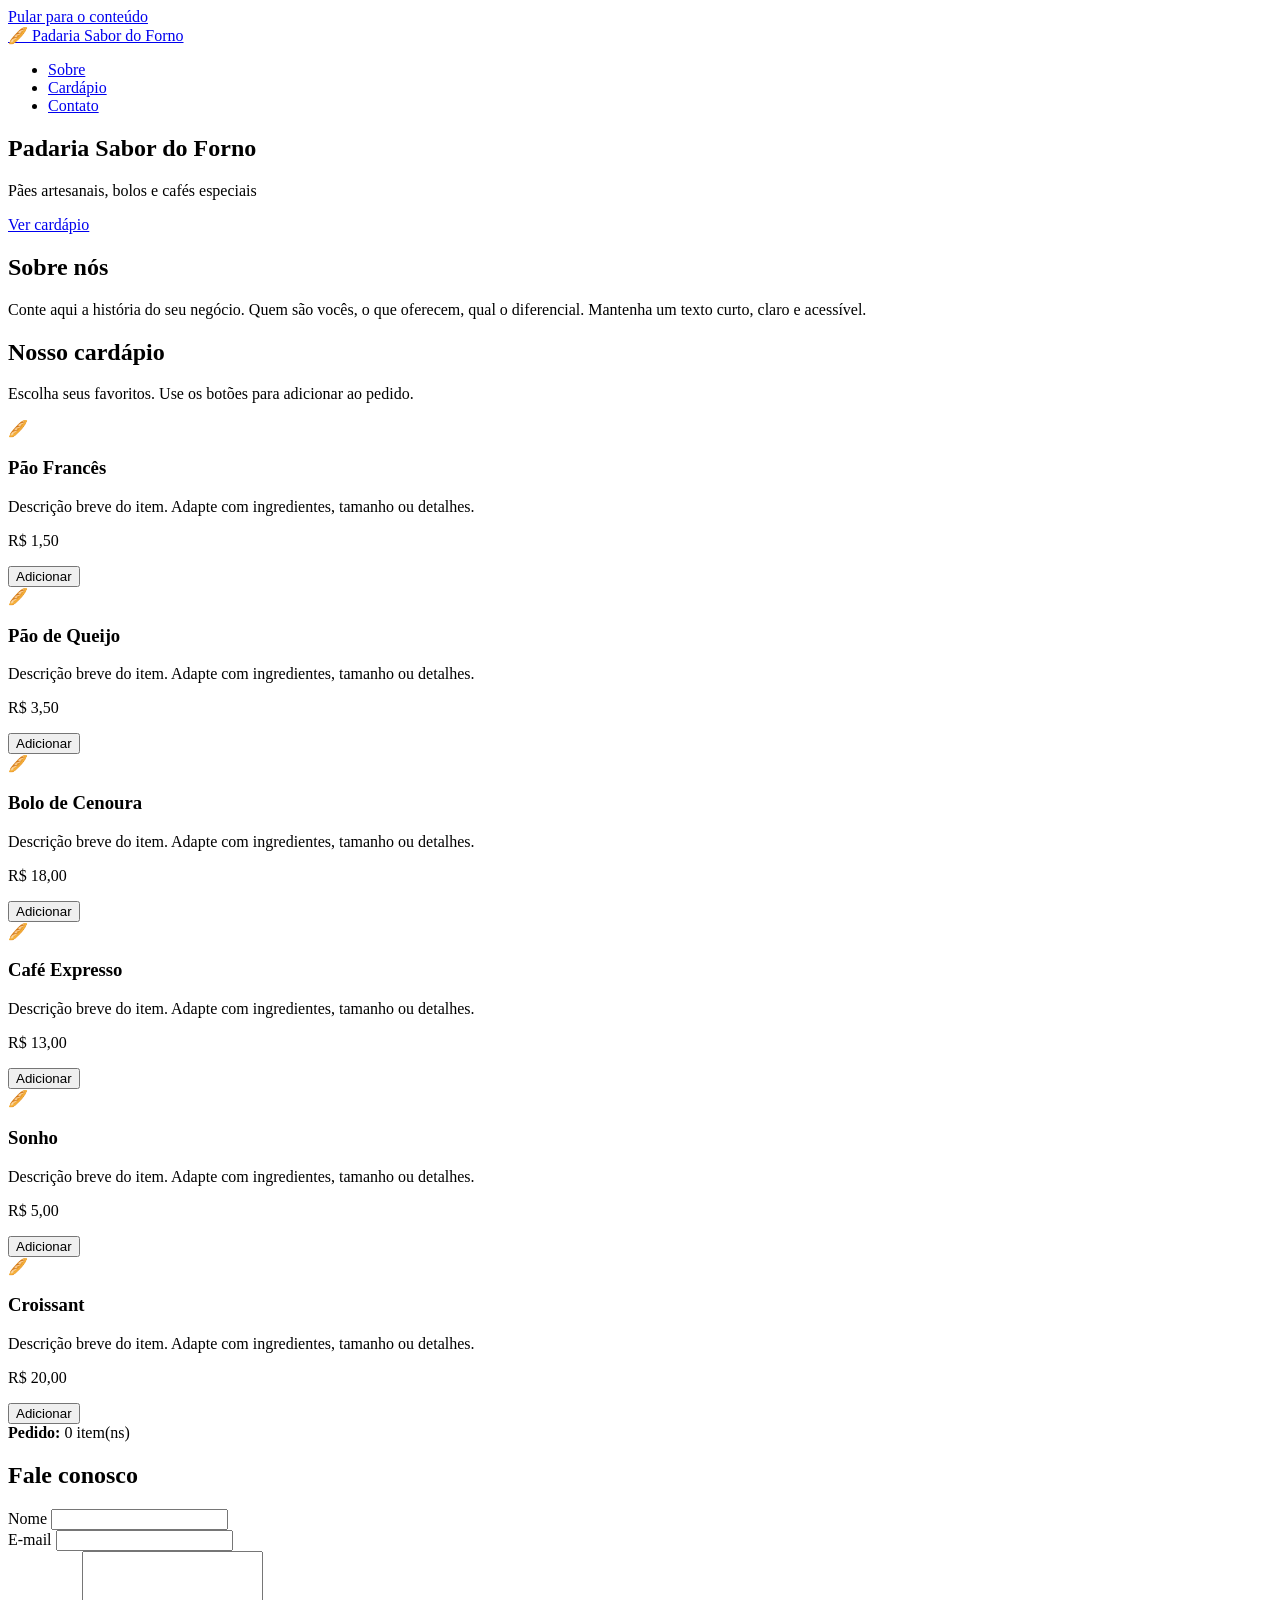
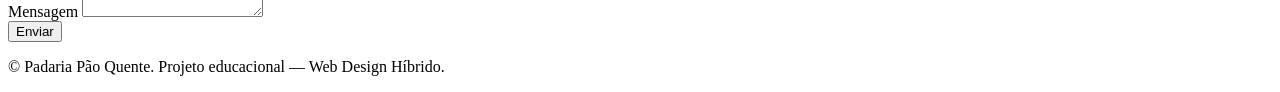
==== starter-padaria/index.html @ 08b2274c "Mudei o nome da padaria e coloquei os preços" ====
<!DOCTYPE html>
<html lang="pt-BR">
<head>
  <meta charset="UTF-8" />
  <meta name="viewport" content="width=device-width, initial-scale=1.0" />
  <meta name="description" content="Padaria Pão Quente — Pães artesanais, bolos e cafés especiais. Site acessível com HTML semântico, CSS e JavaScript." />
  <title>Padaria Sabor do Forno | Pães artesanais, bolos e cafés especiais</title>
  <link rel="stylesheet" href="style.css" />
</head>
<body>
  <a class="skip-link" href="#conteudo">Pular para o conteúdo</a>

  <header class="site-header" role="banner">
    <div class="container header-inner">
      <a href="#" class="logo" aria-label="Padaria Sabor do Forno - Página inicial">
        <span class="logo-emoji" aria-hidden="true">🥖</span>
        <span>Padaria Sabor do Forno</span>
      </a>
      <nav aria-label="Navegação principal">
        <ul class="nav-list">
          <li><a href="#sobre">Sobre</a></li>
          <li><a href="#cardapio">Cardápio</a></li>
          <li><a href="#contato">Contato</a></li>
        </ul>
      </nav>
    </div>
  </header>

  <main id="conteudo">
    <section class="hero" aria-labelledby="hero-titulo">
      <div class="container">
        <h1 id="hero-titulo">Padaria Sabor do Forno</h1>
        <p class="hero-tagline">Pães artesanais, bolos e cafés especiais</p>
        <a href="#cardapio" class="btn btn-primary">Ver cardápio</a>
      </div>
    </section>

    <section id="sobre" aria-labelledby="sobre-titulo" class="section">
      <div class="container">
        <h2 id="sobre-titulo">Sobre nós</h2>
        <p>Conte aqui a história do seu negócio. Quem são vocês, o que oferecem, qual o diferencial. Mantenha um texto curto, claro e acessível.</p>
      </div>
    </section>

    <section id="cardapio" aria-labelledby="cardapio-titulo" class="section section-alt">
      <div class="container">
        <h2 id="cardapio-titulo">Nosso cardápio</h2>
        <p class="section-intro">Escolha seus favoritos. Use os botões para adicionar ao pedido.</p>
        <div class="cards-grid" role="list">
        <article class="card">
          <div class="card-emoji" aria-hidden="true">🥖</div>
          <h3>Pão Francês</h3>
          <p>Descrição breve do item. Adapte com ingredientes, tamanho ou detalhes.</p>
          <p class="price">R$ <span>1,50</span></p>
          <button type="button" class="btn-add" aria-label="Adicionar Pão Francês ao pedido">Adicionar</button>
        </article>
        <article class="card">
          <div class="card-emoji" aria-hidden="true">🥖</div>
          <h3>Pão de Queijo</h3>
          <p>Descrição breve do item. Adapte com ingredientes, tamanho ou detalhes.</p>
          <p class="price">R$ <span>3,50</span></p>
          <button type="button" class="btn-add" aria-label="Adicionar Pão de Queijo ao pedido">Adicionar</button>
        </article>
        <article class="card">
          <div class="card-emoji" aria-hidden="true">🥖</div>
          <h3>Bolo de Cenoura</h3>
          <p>Descrição breve do item. Adapte com ingredientes, tamanho ou detalhes.</p>
          <p class="price">R$ <span>18,00</span></p>
          <button type="button" class="btn-add" aria-label="Adicionar Bolo de Cenoura ao pedido">Adicionar</button>
        </article>
        <article class="card">
          <div class="card-emoji" aria-hidden="true">🥖</div>
          <h3>Café Expresso</h3>
          <p>Descrição breve do item. Adapte com ingredientes, tamanho ou detalhes.</p>
          <p class="price">R$ <span>13,00</span></p>
          <button type="button" class="btn-add" aria-label="Adicionar Café Expresso ao pedido">Adicionar</button>
        </article>
        <article class="card">
          <div class="card-emoji" aria-hidden="true">🥖</div>
          <h3>Sonho</h3>
          <p>Descrição breve do item. Adapte com ingredientes, tamanho ou detalhes.</p>
          <p class="price">R$ <span>5,00</span></p>
          <button type="button" class="btn-add" aria-label="Adicionar Sonho ao pedido">Adicionar</button>
        </article>
        <article class="card">
          <div class="card-emoji" aria-hidden="true">🥖</div>
          <h3>Croissant</h3>
          <p>Descrição breve do item. Adapte com ingredientes, tamanho ou detalhes.</p>
          <p class="price">R$ <span>20,00</span></p>
          <button type="button" class="btn-add" aria-label="Adicionar Croissant ao pedido">Adicionar</button>
        </article>
        </div>
        <div class="pedido-box" role="status" aria-live="polite" aria-atomic="true">
          <strong>Pedido:</strong> <span id="contador-pedido">0</span> item(ns)
        </div>
      </div>
    </section>

    <section id="contato" aria-labelledby="contato-titulo" class="section">
      <div class="container">
        <h2 id="contato-titulo">Fale conosco</h2>
        <form class="form" novalidate>
          <div class="form-row">
            <label for="nome">Nome</label>
            <input id="nome" name="nome" type="text" required aria-required="true" />
          </div>
          <div class="form-row">
            <label for="email">E-mail</label>
            <input id="email" name="email" type="email" required aria-required="true" />
          </div>
          <div class="form-row">
            <label for="mensagem">Mensagem</label>
            <textarea id="mensagem" name="mensagem" rows="4" required aria-required="true"></textarea>
          </div>
          <button type="submit" class="btn btn-primary">Enviar</button>
          <p class="form-feedback" role="alert" aria-live="assertive" id="form-feedback"></p>
        </form>
      </div>
    </section>
  </main>

  <footer class="site-footer" role="contentinfo">
    <div class="container">
      <p>&copy; <span id="ano"></span> Padaria Pão Quente. Projeto educacional — Web Design Híbrido.</p>
    </div>
  </footer>

  <script src="script.js"></script>
</body>
</html>
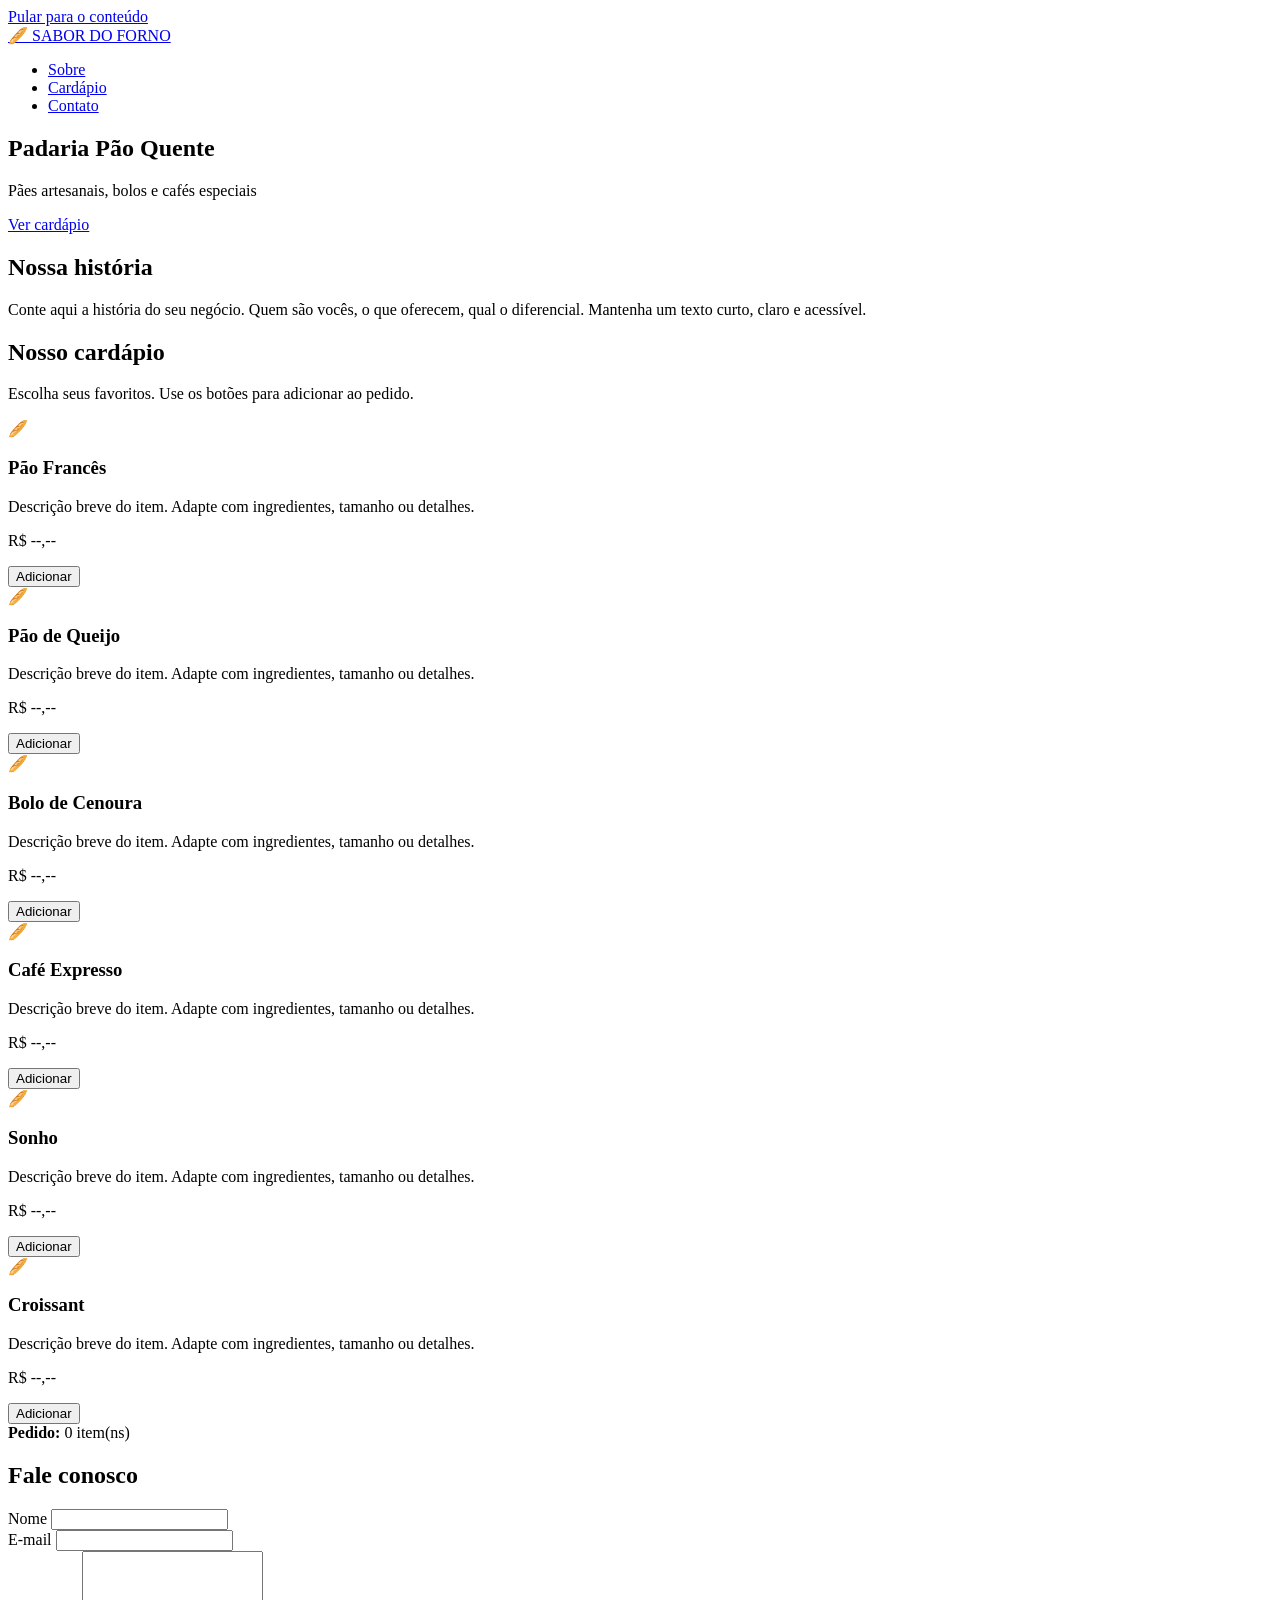
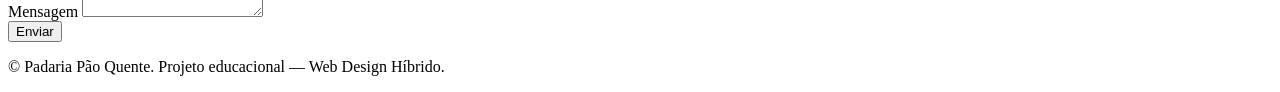
==== commit d92246c9: "O GIT BUGOU ISSO É UM TESTE" ====
--- a/starter-padaria/index.html
+++ b/starter-padaria/index.html
@@ -4,7 +4,7 @@
   <meta charset="UTF-8" />
   <meta name="viewport" content="width=device-width, initial-scale=1.0" />
   <meta name="description" content="Padaria Pão Quente — Pães artesanais, bolos e cafés especiais. Site acessível com HTML semântico, CSS e JavaScript." />
-  <title>Padaria Sabor do Forno | Pães artesanais, bolos e cafés especiais</title>
+  <title>Padaria Pão Quente | Pães artesanais, bolos e cafés especiais</title>
   <link rel="stylesheet" href="style.css" />
 </head>
 <body>
@@ -12,9 +12,9 @@
 
   <header class="site-header" role="banner">
     <div class="container header-inner">
-      <a href="#" class="logo" aria-label="Padaria Sabor do Forno - Página inicial">
+      <a href="#" class="logo" aria-label="Padaria Pão Quente - Página inicial">
         <span class="logo-emoji" aria-hidden="true">🥖</span>
-        <span>Padaria Sabor do Forno</span>
+        <span>SABOR DO FORNO</span>
       </a>
       <nav aria-label="Navegação principal">
         <ul class="nav-list">
@@ -29,7 +29,7 @@
   <main id="conteudo">
     <section class="hero" aria-labelledby="hero-titulo">
       <div class="container">
-        <h1 id="hero-titulo">Padaria Sabor do Forno</h1>
+        <h1 id="hero-titulo">Padaria Pão Quente</h1>
         <p class="hero-tagline">Pães artesanais, bolos e cafés especiais</p>
         <a href="#cardapio" class="btn btn-primary">Ver cardápio</a>
       </div>
@@ -37,7 +37,7 @@
 
     <section id="sobre" aria-labelledby="sobre-titulo" class="section">
       <div class="container">
-        <h2 id="sobre-titulo">Sobre nós</h2>
+        <h2 id="sobre-titulo">Nossa história</h2>
         <p>Conte aqui a história do seu negócio. Quem são vocês, o que oferecem, qual o diferencial. Mantenha um texto curto, claro e acessível.</p>
       </div>
     </section>
@@ -51,42 +51,42 @@
           <div class="card-emoji" aria-hidden="true">🥖</div>
           <h3>Pão Francês</h3>
           <p>Descrição breve do item. Adapte com ingredientes, tamanho ou detalhes.</p>
-          <p class="price">R$ <span>1,50</span></p>
+          <p class="price">R$ <span>--,--</span></p>
           <button type="button" class="btn-add" aria-label="Adicionar Pão Francês ao pedido">Adicionar</button>
         </article>
         <article class="card">
           <div class="card-emoji" aria-hidden="true">🥖</div>
           <h3>Pão de Queijo</h3>
           <p>Descrição breve do item. Adapte com ingredientes, tamanho ou detalhes.</p>
-          <p class="price">R$ <span>3,50</span></p>
+          <p class="price">R$ <span>--,--</span></p>
           <button type="button" class="btn-add" aria-label="Adicionar Pão de Queijo ao pedido">Adicionar</button>
         </article>
         <article class="card">
           <div class="card-emoji" aria-hidden="true">🥖</div>
           <h3>Bolo de Cenoura</h3>
           <p>Descrição breve do item. Adapte com ingredientes, tamanho ou detalhes.</p>
-          <p class="price">R$ <span>18,00</span></p>
+          <p class="price">R$ <span>--,--</span></p>
           <button type="button" class="btn-add" aria-label="Adicionar Bolo de Cenoura ao pedido">Adicionar</button>
         </article>
         <article class="card">
           <div class="card-emoji" aria-hidden="true">🥖</div>
           <h3>Café Expresso</h3>
           <p>Descrição breve do item. Adapte com ingredientes, tamanho ou detalhes.</p>
-          <p class="price">R$ <span>13,00</span></p>
+          <p class="price">R$ <span>--,--</span></p>
           <button type="button" class="btn-add" aria-label="Adicionar Café Expresso ao pedido">Adicionar</button>
         </article>
         <article class="card">
           <div class="card-emoji" aria-hidden="true">🥖</div>
           <h3>Sonho</h3>
           <p>Descrição breve do item. Adapte com ingredientes, tamanho ou detalhes.</p>
-          <p class="price">R$ <span>5,00</span></p>
+          <p class="price">R$ <span>--,--</span></p>
           <button type="button" class="btn-add" aria-label="Adicionar Sonho ao pedido">Adicionar</button>
         </article>
         <article class="card">
           <div class="card-emoji" aria-hidden="true">🥖</div>
           <h3>Croissant</h3>
           <p>Descrição breve do item. Adapte com ingredientes, tamanho ou detalhes.</p>
-          <p class="price">R$ <span>20,00</span></p>
+          <p class="price">R$ <span>--,--</span></p>
           <button type="button" class="btn-add" aria-label="Adicionar Croissant ao pedido">Adicionar</button>
         </article>
         </div>
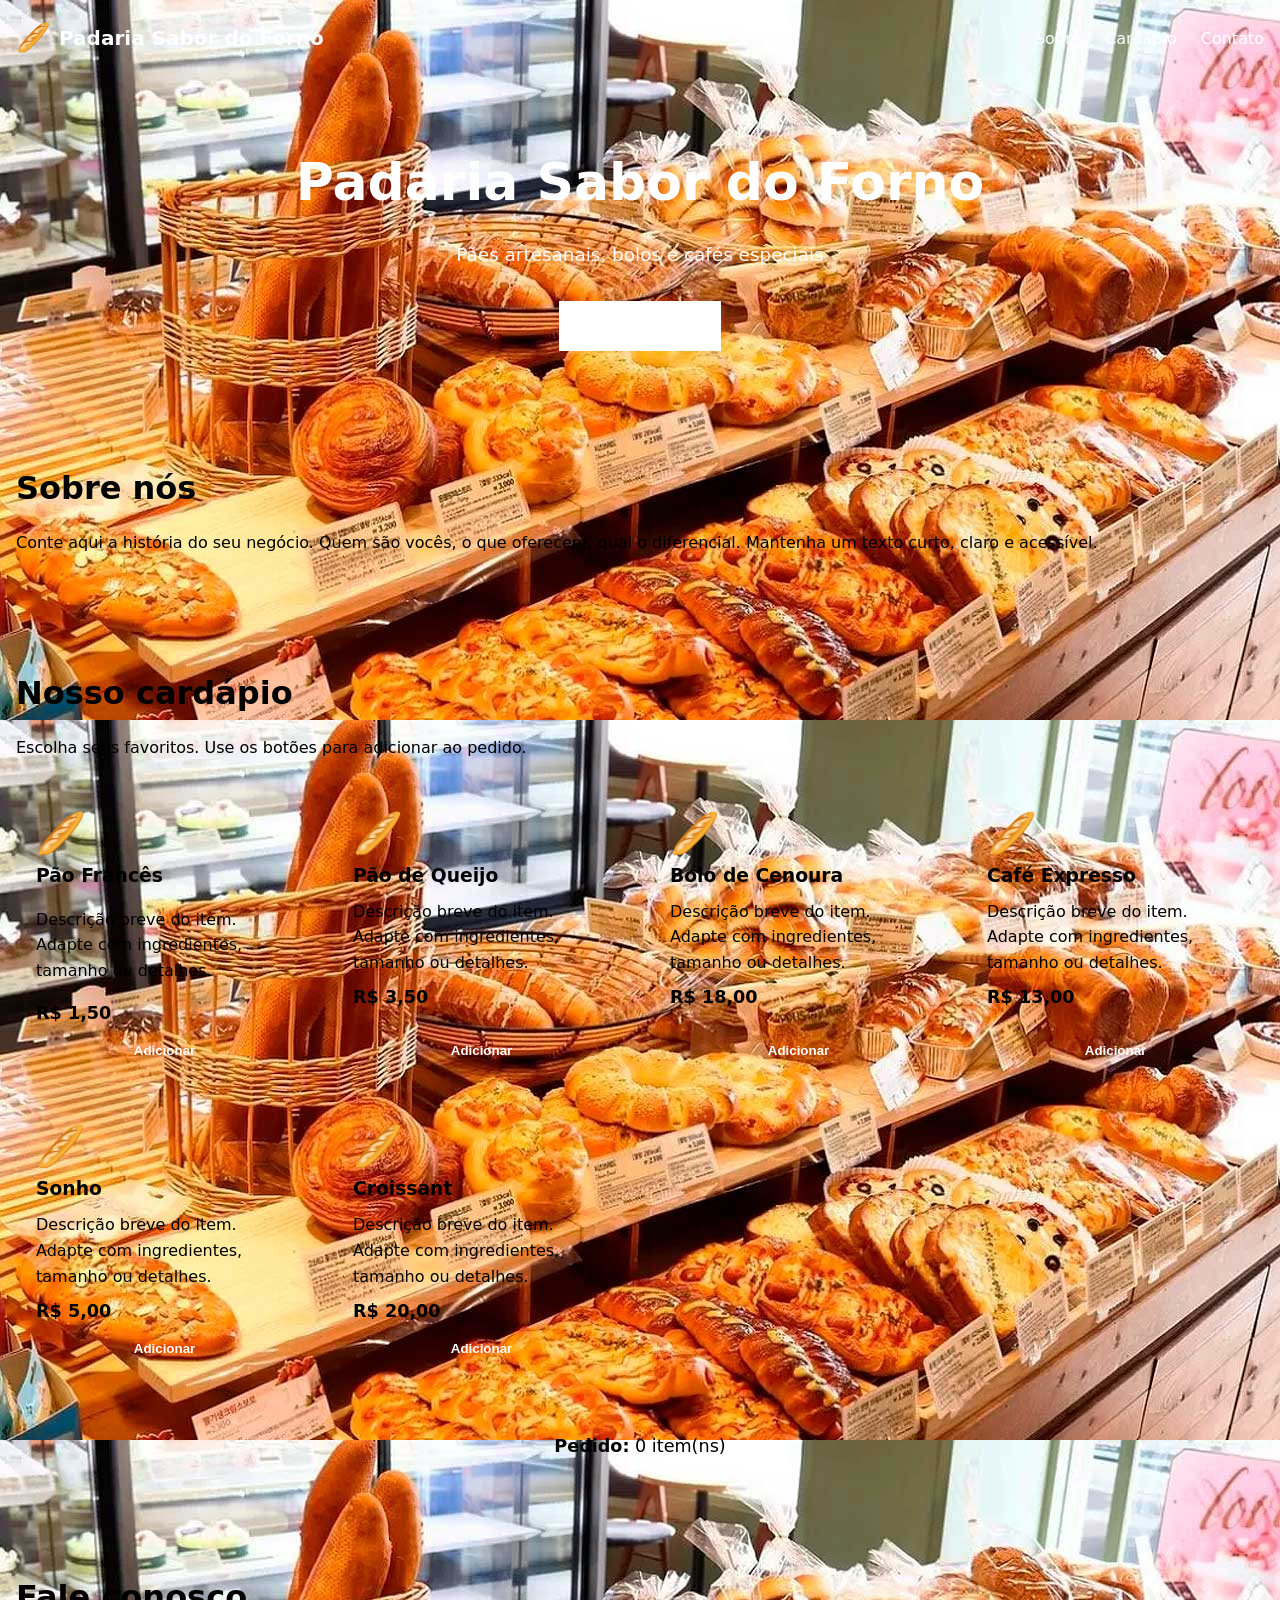
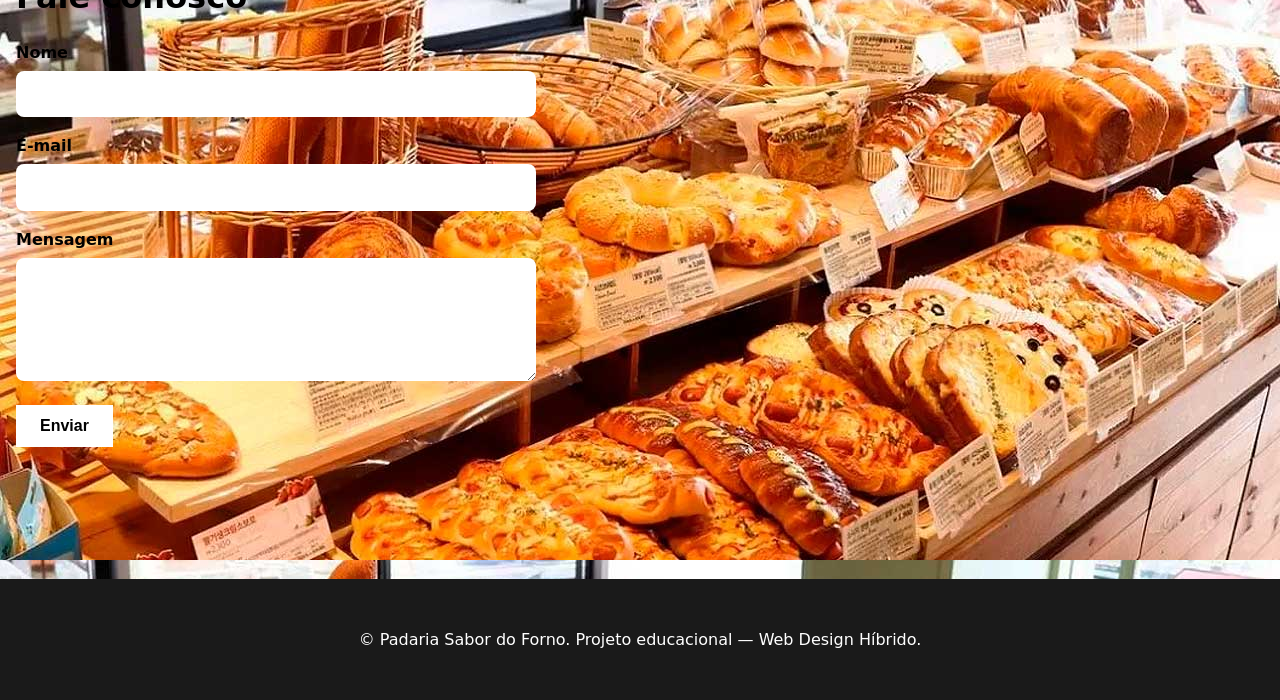
==== commit 8aaef32f: "ok" ====
--- a/starter-padaria/index.html
+++ b/starter-padaria/index.html
@@ -4,7 +4,7 @@
   <meta charset="UTF-8" />
   <meta name="viewport" content="width=device-width, initial-scale=1.0" />
   <meta name="description" content="Padaria Pão Quente — Pães artesanais, bolos e cafés especiais. Site acessível com HTML semântico, CSS e JavaScript." />
-  <title>Padaria Pão Quente | Pães artesanais, bolos e cafés especiais</title>
+  <title>Padaria Sabor do Forno | Pães artesanais, bolos e cafés especiais</title>
   <link rel="stylesheet" href="style.css" />
 </head>
 <body>
@@ -12,9 +12,9 @@
 
   <header class="site-header" role="banner">
     <div class="container header-inner">
-      <a href="#" class="logo" aria-label="Padaria Pão Quente - Página inicial">
+      <a href="#" class="logo" aria-label="Padaria Sabor do Forno - Página inicial">
         <span class="logo-emoji" aria-hidden="true">🥖</span>
-        <span>SABOR DO FORNO</span>
+        <span>Padaria Sabor do Forno</span>
       </a>
       <nav aria-label="Navegação principal">
         <ul class="nav-list">
@@ -29,7 +29,7 @@
   <main id="conteudo">
     <section class="hero" aria-labelledby="hero-titulo">
       <div class="container">
-        <h1 id="hero-titulo">Padaria Pão Quente</h1>
+        <h1 id="hero-titulo">Padaria Sabor do Forno</h1>
         <p class="hero-tagline">Pães artesanais, bolos e cafés especiais</p>
         <a href="#cardapio" class="btn btn-primary">Ver cardápio</a>
       </div>
@@ -37,7 +37,7 @@
 
     <section id="sobre" aria-labelledby="sobre-titulo" class="section">
       <div class="container">
-        <h2 id="sobre-titulo">Nossa história</h2>
+        <h2 id="sobre-titulo">Sobre nós</h2>
         <p>Conte aqui a história do seu negócio. Quem são vocês, o que oferecem, qual o diferencial. Mantenha um texto curto, claro e acessível.</p>
       </div>
     </section>
@@ -50,43 +50,44 @@
         <article class="card">
           <div class="card-emoji" aria-hidden="true">🥖</div>
           <h3>Pão Francês</h3>
+          <img src=""
           <p>Descrição breve do item. Adapte com ingredientes, tamanho ou detalhes.</p>
-          <p class="price">R$ <span>--,--</span></p>
+          <p class="price">R$ <span>1,50</span></p>
           <button type="button" class="btn-add" aria-label="Adicionar Pão Francês ao pedido">Adicionar</button>
         </article>
         <article class="card">
           <div class="card-emoji" aria-hidden="true">🥖</div>
           <h3>Pão de Queijo</h3>
           <p>Descrição breve do item. Adapte com ingredientes, tamanho ou detalhes.</p>
-          <p class="price">R$ <span>--,--</span></p>
+          <p class="price">R$ <span>3,50</span></p>
           <button type="button" class="btn-add" aria-label="Adicionar Pão de Queijo ao pedido">Adicionar</button>
         </article>
         <article class="card">
           <div class="card-emoji" aria-hidden="true">🥖</div>
           <h3>Bolo de Cenoura</h3>
           <p>Descrição breve do item. Adapte com ingredientes, tamanho ou detalhes.</p>
-          <p class="price">R$ <span>--,--</span></p>
+          <p class="price">R$ <span>18,00</span></p>
           <button type="button" class="btn-add" aria-label="Adicionar Bolo de Cenoura ao pedido">Adicionar</button>
         </article>
         <article class="card">
           <div class="card-emoji" aria-hidden="true">🥖</div>
           <h3>Café Expresso</h3>
           <p>Descrição breve do item. Adapte com ingredientes, tamanho ou detalhes.</p>
-          <p class="price">R$ <span>--,--</span></p>
+          <p class="price">R$ <span>13,00</span></p>
           <button type="button" class="btn-add" aria-label="Adicionar Café Expresso ao pedido">Adicionar</button>
         </article>
         <article class="card">
           <div class="card-emoji" aria-hidden="true">🥖</div>
           <h3>Sonho</h3>
           <p>Descrição breve do item. Adapte com ingredientes, tamanho ou detalhes.</p>
-          <p class="price">R$ <span>--,--</span></p>
+          <p class="price">R$ <span>5,00</span></p>
           <button type="button" class="btn-add" aria-label="Adicionar Sonho ao pedido">Adicionar</button>
         </article>
         <article class="card">
           <div class="card-emoji" aria-hidden="true">🥖</div>
           <h3>Croissant</h3>
           <p>Descrição breve do item. Adapte com ingredientes, tamanho ou detalhes.</p>
-          <p class="price">R$ <span>--,--</span></p>
+          <p class="price">R$ <span>20,00</span></p>
           <button type="button" class="btn-add" aria-label="Adicionar Croissant ao pedido">Adicionar</button>
         </article>
         </div>
@@ -121,7 +122,7 @@
 
   <footer class="site-footer" role="contentinfo">
     <div class="container">
-      <p>&copy; <span id="ano"></span> Padaria Pão Quente. Projeto educacional — Web Design Híbrido.</p>
+      <p>&copy; <span id="ano"></span> Padaria Sabor do Forno. Projeto educacional — Web Design Híbrido.</p>
     </div>
   </footer>
 
--- a/starter-padaria/style.css
+++ b/starter-padaria/style.css
@@ -0,0 +1,138 @@
+/* ===== Reset e tokens ===== */
+*, *::before, *::after { box-sizing: border-box; }
+:root {
+  background-image: url("background.jpg");
+ 
+}
+
+html { scroll-behavior: smooth; }
+body {
+  margin: 0;
+  font-family: 'Segoe UI', system-ui, -apple-system, sans-serif;
+  color: var(--text);
+  background: var(--bg);
+  line-height: 1.6;
+  font-size: 16px;
+  body {
+  
+}
+
+}
+
+/* ===== Acessibilidade ===== */
+.skip-link {
+  position: absolute; left: -9999px; top: 0;
+  background: var(--focus); color: #fff; padding: .75rem 1rem;
+  z-index: 1000; text-decoration: none;
+}
+.skip-link:focus { left: 1rem; top: 1rem; }
+:focus-visible { outline: 3px solid var(--focus); outline-offset: 2px; border-radius: 4px; }
+
+/* ===== Layout ===== */
+.container { max-width: var(--container); margin: 0 auto; padding: 0 1rem; }
+
+/* ===== Header ===== */
+.site-header {
+  background: var(--primary);
+  color: #fff;
+  position: sticky; top: 0; z-index: 100;
+  box-shadow: var(--shadow);
+}
+.header-inner {
+  display: flex; align-items: center; justify-content: space-between;
+  padding: 1rem;
+  flex-wrap: wrap; gap: 1rem;
+}
+.logo {
+  color: #fff; text-decoration: none; font-weight: 700; font-size: 1.25rem;
+  display: inline-flex; align-items: center; gap: .5rem;
+}
+.logo-emoji { font-size: 1.75rem; }
+.nav-list {
+  list-style: none; margin: 0; padding: 0;
+  display: flex; gap: 1.5rem;
+}
+.nav-list a { color: #fff; text-decoration: none; font-weight: 500; }
+.nav-list a:hover, .nav-list a:focus { text-decoration: underline; }
+
+/* ===== Hero ===== */
+.hero {
+  background: linear-gradient(135deg, var(--primary), var(--primary-dark));
+  color: #fff; padding: 4rem 0; text-align: center;
+}
+.hero h1 { font-size: clamp(2rem, 5vw, 3.25rem); margin: 0 0 1rem; }
+.hero-tagline { font-size: 1.15rem; margin: 0 0 2rem; opacity: .95; }
+
+/* ===== Botões ===== */
+.btn {
+  display: inline-block; padding: .75rem 1.5rem; border-radius: var(--radius);
+  font-weight: 600; text-decoration: none; cursor: pointer; border: 0;
+  font-size: 1rem; transition: transform .15s, box-shadow .15s;
+}
+.btn-primary { background: #fff; color: var(--primary); }
+.btn-primary:hover { transform: translateY(-2px); box-shadow: var(--shadow); }
+.btn-add {
+  background: var(--primary); color: #fff; padding: .5rem 1rem; border-radius: 8px;
+  font-weight: 600; cursor: pointer; border: 0;
+}
+.btn-add:hover { background: var(--primary-dark); }
+
+/* ===== Sections ===== */
+.section { padding: 3rem 0; }
+.section-alt { background: var(--light); }
+.section h2 { font-size: 2rem; margin: 0 0 1rem; color: var(--primary); }
+.section-intro { color: var(--muted); margin-bottom: 2rem; }
+
+/* ===== Cards ===== */
+.cards-grid {
+  display: grid; gap: 1.25rem;
+  grid-template-columns: repeat(auto-fill, minmax(240px, 1fr));
+}
+.card {
+  background: var(--bg); border: 1px solid var(--border); border-radius: var(--radius);
+  padding: 1.25rem; box-shadow: var(--shadow);
+  display: flex; flex-direction: column; gap: .5rem;
+}
+.card h3 { margin: 0; color: var(--primary); }
+.card p { margin: 0; color: var(--muted); flex: 1; }
+.price { font-weight: 700; color: var(--text) !important; font-size: 1.1rem; }
+.card-emoji { font-size: 2.5rem; line-height: 1; }
+
+/* ===== Pedido ===== */
+.pedido-box {
+  margin-top: 2rem; padding: 1rem 1.25rem;
+  background: var(--bg); border: 2px solid var(--primary); border-radius: var(--radius);
+  text-align: center; font-size: 1.1rem;
+}
+
+/* ===== Form ===== */
+.form { max-width: 520px; }
+.form-row { margin-bottom: 1rem; }
+.form-row label { display: block; margin-bottom: .35rem; font-weight: 600; }
+.form-row input, .form-row textarea {
+  width: 100%; padding: .65rem .75rem; border: 2px solid var(--border);
+  border-radius: 8px; font: inherit; font-size: 1rem;
+}
+.form-row input:focus, .form-row textarea:focus {
+  border-color: var(--primary); outline: 3px solid var(--focus); outline-offset: 1px;
+}
+.form-feedback { margin-top: .75rem; font-weight: 600; min-height: 1.5rem; }
+.form-feedback.success { color: #2e7d32; }
+.form-feedback.error { color: #c62828; }
+
+/* ===== Footer ===== */
+.site-footer {
+  background: #1a1a1a; color: #fff; padding: 2rem 0; text-align: center; margin-top: 2rem;
+}
+
+/* ===== Responsive ===== */
+@media (max-width: 600px) {
+  .nav-list { gap: 1rem; }
+  .hero { padding: 2.5rem 0; }
+}
+
+/* ===== Movimento reduzido ===== */
+@media (prefers-reduced-motion: reduce) {
+  *, *::before, *::after { animation: none !important; transition: none !important; }
+  html { scroll-behavior: auto; }
+}
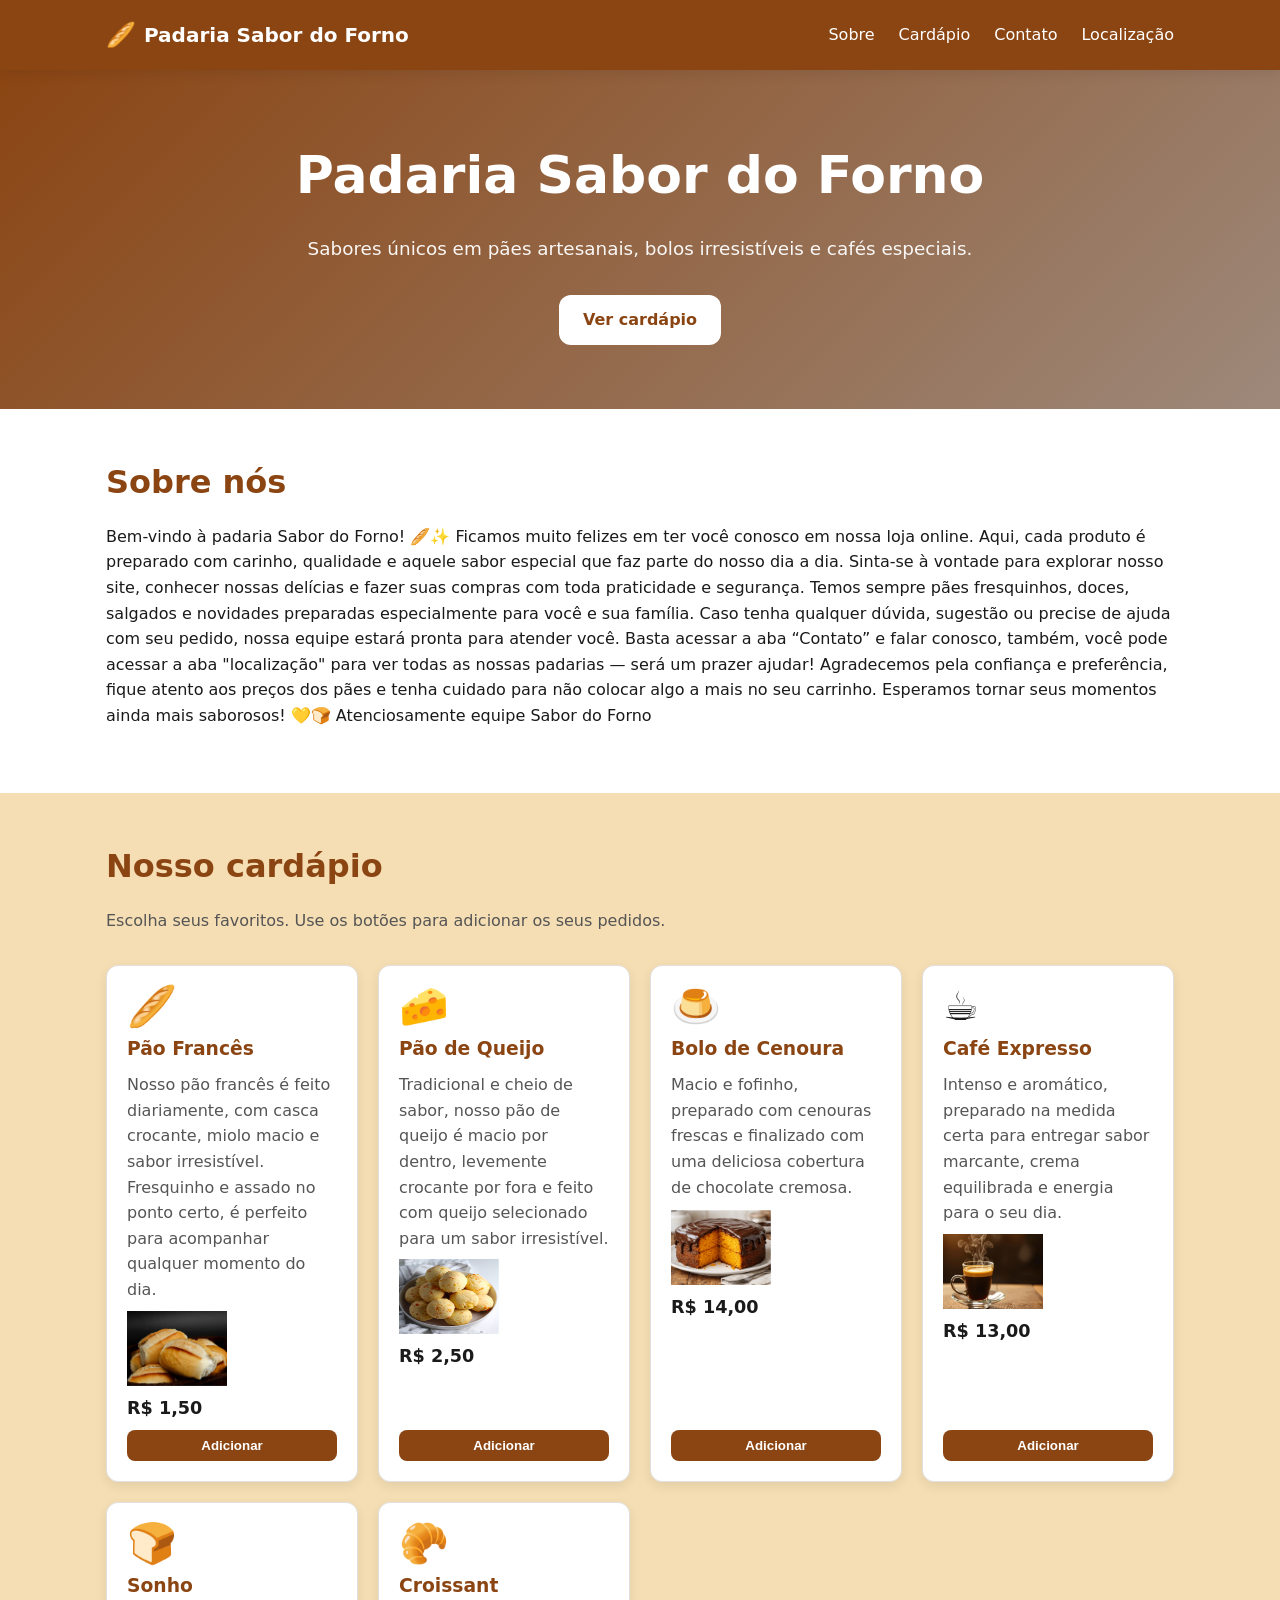
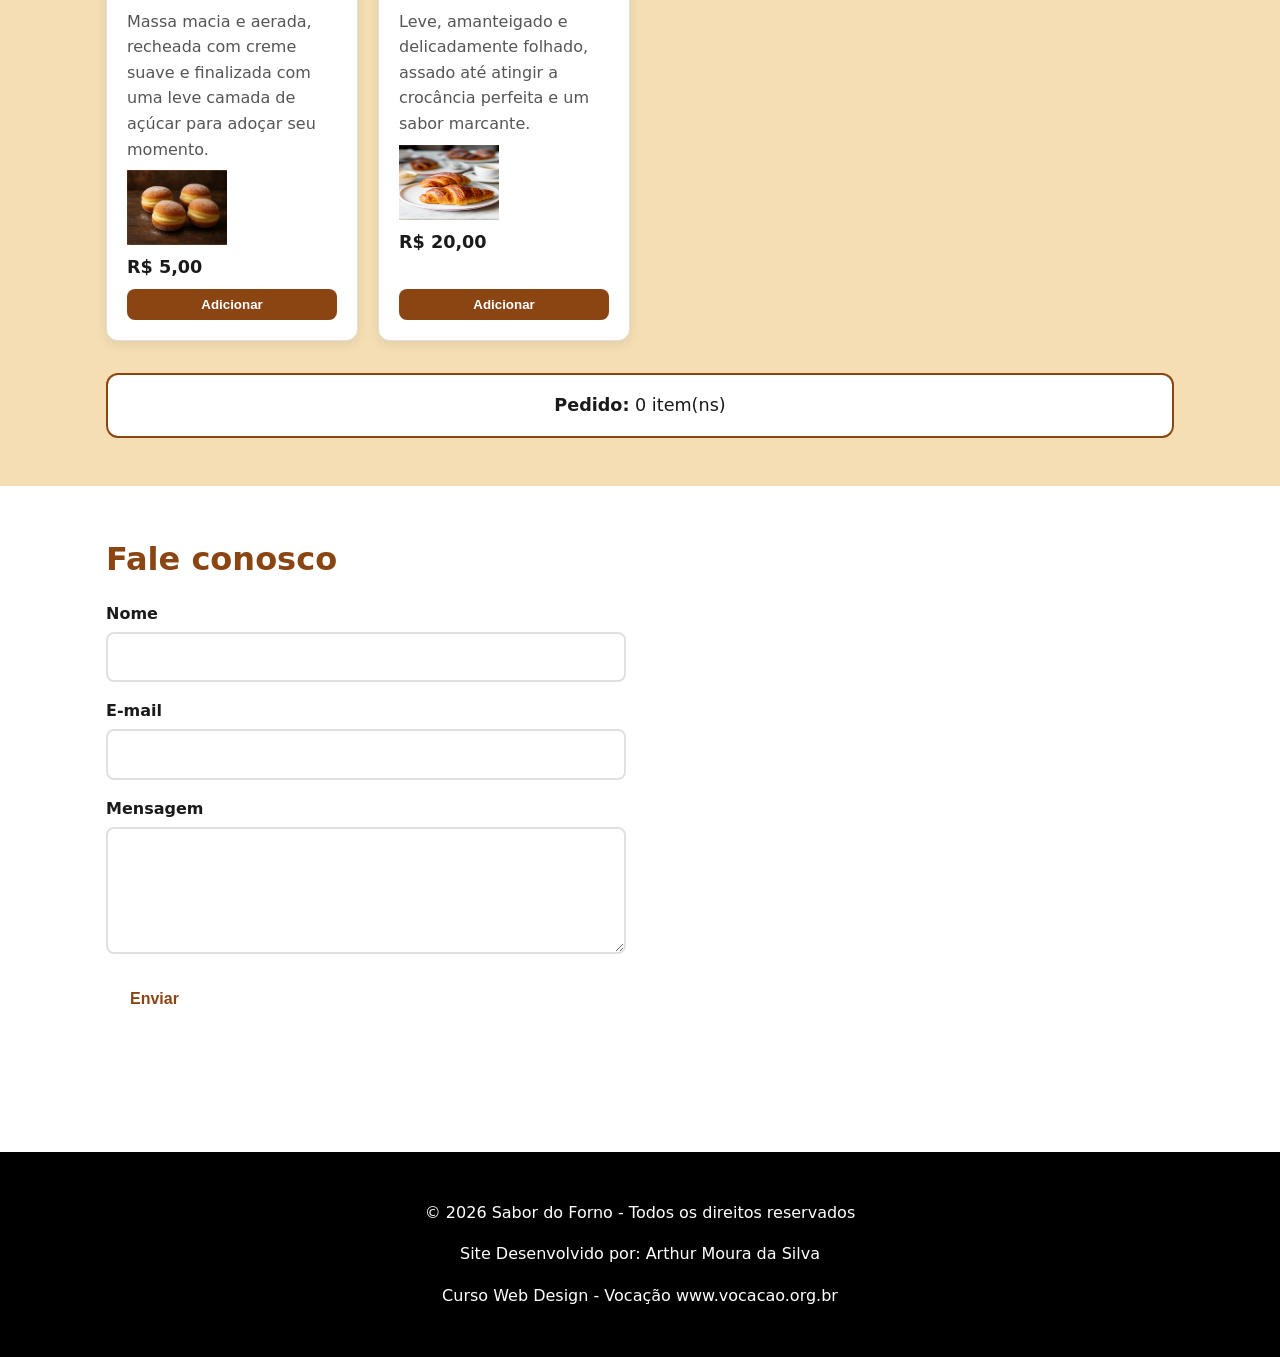
==== commit 956b5b91: "Add files via upload" ====
--- a/starter-padaria/index.html
+++ b/starter-padaria/index.html
@@ -3,8 +3,8 @@
 <head>
   <meta charset="UTF-8" />
   <meta name="viewport" content="width=device-width, initial-scale=1.0" />
-  <meta name="description" content="Padaria Pão Quente — Pães artesanais, bolos e cafés especiais. Site acessível com HTML semântico, CSS e JavaScript." />
-  <title>Padaria Sabor do Forno | Pães artesanais, bolos e cafés especiais</title>
+  <meta name="description" content="Padaria Sabor do Forno — Pães artesanais, bolos e cafés especiais. Site acessível com HTML semântico, CSS e JavaScript." />
+  <title>Padaria Sabor do Forno | Sabores únicos em pães artesanais, bolos irresistíveis e cafés especiais.</title>
   <link rel="stylesheet" href="style.css" />
 </head>
 <body>
@@ -21,6 +21,8 @@
           <li><a href="#sobre">Sobre</a></li>
           <li><a href="#cardapio">Cardápio</a></li>
           <li><a href="#contato">Contato</a></li>
+          <li><a href="localizacao.html">Localização</a></li>
+          
         </ul>
       </nav>
     </div>
@@ -30,7 +32,7 @@
     <section class="hero" aria-labelledby="hero-titulo">
       <div class="container">
         <h1 id="hero-titulo">Padaria Sabor do Forno</h1>
-        <p class="hero-tagline">Pães artesanais, bolos e cafés especiais</p>
+        <p class="hero-tagline">Sabores únicos em pães artesanais, bolos irresistíveis e cafés especiais.</p>
         <a href="#cardapio" class="btn btn-primary">Ver cardápio</a>
       </div>
     </section>
@@ -38,55 +40,66 @@
     <section id="sobre" aria-labelledby="sobre-titulo" class="section">
       <div class="container">
         <h2 id="sobre-titulo">Sobre nós</h2>
-        <p>Conte aqui a história do seu negócio. Quem são vocês, o que oferecem, qual o diferencial. Mantenha um texto curto, claro e acessível.</p>
+        Bem-vindo à padaria Sabor do Forno! 🥖✨
+Ficamos muito felizes em ter você conosco em nossa loja online. Aqui, cada produto é preparado com carinho, qualidade e aquele sabor especial que faz parte do nosso dia a dia.
+Sinta-se à vontade para explorar nosso site, conhecer nossas delícias e fazer suas compras com toda praticidade e segurança. Temos sempre pães fresquinhos, doces, salgados e novidades preparadas especialmente para você e sua família.
+Caso tenha qualquer dúvida, sugestão ou precise de ajuda com seu pedido, nossa equipe estará pronta para atender você. Basta acessar a aba “Contato” e falar conosco, também, você pode acessar a aba "localização" para ver todas as nossas padarias — será um prazer ajudar!
+Agradecemos pela confiança e preferência, fique atento aos preços dos pães e tenha cuidado para não colocar algo a mais no seu carrinho. Esperamos tornar seus momentos ainda mais saborosos! 💛🍞
+          Atenciosamente equipe Sabor do Forno
+        </p>
       </div>
     </section>
 
     <section id="cardapio" aria-labelledby="cardapio-titulo" class="section section-alt">
       <div class="container">
         <h2 id="cardapio-titulo">Nosso cardápio</h2>
-        <p class="section-intro">Escolha seus favoritos. Use os botões para adicionar ao pedido.</p>
+        <p class="section-intro">Escolha seus favoritos. Use os botões para adicionar os seus pedidos.</p>
         <div class="cards-grid" role="list">
         <article class="card">
           <div class="card-emoji" aria-hidden="true">🥖</div>
           <h3>Pão Francês</h3>
-          <img src=""
-          <p>Descrição breve do item. Adapte com ingredientes, tamanho ou detalhes.</p>
+        <p>Nosso pão francês é feito diariamente, com casca crocante, miolo macio e sabor irresistível. Fresquinho e assado no ponto certo, é perfeito para acompanhar qualquer momento do dia.</p>
+        <img src="img/pão francês.png" alt="Pão Francês" width="100px" height="75px">
           <p class="price">R$ <span>1,50</span></p>
           <button type="button" class="btn-add" aria-label="Adicionar Pão Francês ao pedido">Adicionar</button>
         </article>
         <article class="card">
-          <div class="card-emoji" aria-hidden="true">🥖</div>
+          <div class="card-emoji" aria-hidden="true">🧀</div>
           <h3>Pão de Queijo</h3>
-          <p>Descrição breve do item. Adapte com ingredientes, tamanho ou detalhes.</p>
-          <p class="price">R$ <span>3,50</span></p>
+          <p>Tradicional e cheio de sabor, nosso pão de queijo é macio por dentro, levemente crocante por fora e feito com queijo selecionado para um sabor irresistível.</p>
+           <img src="img/pao de queijo.png" alt="Pão de Queijo" width="100px" height="75px">
+          <p class="price">R$ <span>2,50</span></p>
           <button type="button" class="btn-add" aria-label="Adicionar Pão de Queijo ao pedido">Adicionar</button>
         </article>
         <article class="card">
-          <div class="card-emoji" aria-hidden="true">🥖</div>
+          <div class="card-emoji" aria-hidden="true">🍮</div>
           <h3>Bolo de Cenoura</h3>
-          <p>Descrição breve do item. Adapte com ingredientes, tamanho ou detalhes.</p>
-          <p class="price">R$ <span>18,00</span></p>
+          <p>Macio e fofinho, preparado com cenouras frescas e finalizado com uma deliciosa cobertura de chocolate cremosa.</p>
+            <img src="img/bolo.png" alt="Bolo de Cenoura" width="100px" height="75px">
+          <p class="price">R$ <span>14,00</span></p>
           <button type="button" class="btn-add" aria-label="Adicionar Bolo de Cenoura ao pedido">Adicionar</button>
         </article>
         <article class="card">
-          <div class="card-emoji" aria-hidden="true">🥖</div>
+          <div class="card-emoji" aria-hidden="true">☕</div>
           <h3>Café Expresso</h3>
-          <p>Descrição breve do item. Adapte com ingredientes, tamanho ou detalhes.</p>
+          <p>Intenso e aromático, preparado na medida certa para entregar sabor marcante, crema equilibrada e energia para o seu dia.</p>
+          <img src="img/café.png" alt="Café Expresso" width="100px" height="75px">
           <p class="price">R$ <span>13,00</span></p>
           <button type="button" class="btn-add" aria-label="Adicionar Café Expresso ao pedido">Adicionar</button>
         </article>
         <article class="card">
-          <div class="card-emoji" aria-hidden="true">🥖</div>
+          <div class="card-emoji" aria-hidden="true">🍞</div>
           <h3>Sonho</h3>
-          <p>Descrição breve do item. Adapte com ingredientes, tamanho ou detalhes.</p>
+          <p>Massa macia e aerada, recheada com creme suave e finalizada com uma leve camada de açúcar para adoçar seu momento.</p>
+          <img src="img/sonho.PNG" alt="Sonho" width="100px" height="75px">
           <p class="price">R$ <span>5,00</span></p>
           <button type="button" class="btn-add" aria-label="Adicionar Sonho ao pedido">Adicionar</button>
         </article>
         <article class="card">
-          <div class="card-emoji" aria-hidden="true">🥖</div>
+          <div class="card-emoji" aria-hidden="true">🥐</div>
           <h3>Croissant</h3>
-          <p>Descrição breve do item. Adapte com ingredientes, tamanho ou detalhes.</p>
+          <p>Leve, amanteigado e delicadamente folhado, assado até atingir a crocância perfeita e um sabor marcante.</p>
+           <img src="img/croissant.png" alt="Croissant" width="100px" height="75px">
           <p class="price">R$ <span>20,00</span></p>
           <button type="button" class="btn-add" aria-label="Adicionar Croissant ao pedido">Adicionar</button>
         </article>
@@ -122,10 +135,13 @@
 
   <footer class="site-footer" role="contentinfo">
     <div class="container">
-      <p>&copy; <span id="ano"></span> Padaria Sabor do Forno. Projeto educacional — Web Design Híbrido.</p>
+      
     </div>
+  <footer>
+   <p>&copy; 2026 Sabor do Forno - Todos os direitos reservados </p> 
+   <p>Site Desenvolvido por: Arthur Moura da Silva</p>
+   <p>Curso Web Design - Vocação www.vocacao.org.br</p>
   </footer>
 
   <script src="script.js"></script>
-</body>
-</html>
+</body>
--- a/starter-padaria/style.css
+++ b/starter-padaria/style.css
@@ -1,8 +1,18 @@
 /* ===== Reset e tokens ===== */
 *, *::before, *::after { box-sizing: border-box; }
 :root {
-  background-image: url("background.jpg");
- 
+  --primary: #8B4513;
+  --primary-dark: color-mix(in oklab, #8b451369 80%, black);
+  --light: #F5DEB3;
+  --text: #1a1a1a;
+  --muted: #555;
+  --bg: #ffffff;
+  --surface: #f7f7f7;
+  --border: #e0e0e0;
+  --radius: 12px;
+  --focus: #005fcc;
+  --shadow: 0 4px 12px rgba(0,0,0,.08);
+  --container: 1100px;
 }
 
 html { scroll-behavior: smooth; }
@@ -13,10 +23,6 @@
   background: var(--bg);
   line-height: 1.6;
   font-size: 16px;
-  body {
-  
-}
-
 }
 
 /* ===== Acessibilidade ===== */
@@ -47,7 +53,7 @@
   color: #fff; text-decoration: none; font-weight: 700; font-size: 1.25rem;
   display: inline-flex; align-items: center; gap: .5rem;
 }
-.logo-emoji { font-size: 1.75rem; }
+.logo-emoji { font-size: 1.5rem; }
 .nav-list {
   list-style: none; margin: 0; padding: 0;
   display: flex; gap: 1.5rem;
@@ -122,7 +128,7 @@
 
 /* ===== Footer ===== */
 .site-footer {
-  background: #1a1a1a; color: #fff; padding: 2rem 0; text-align: center; margin-top: 2rem;
+  background: #000000; color: #fff; padding: 2rem 0; text-align: center; margin-top: 2rem;
 }
 
 /* ===== Responsive ===== */
